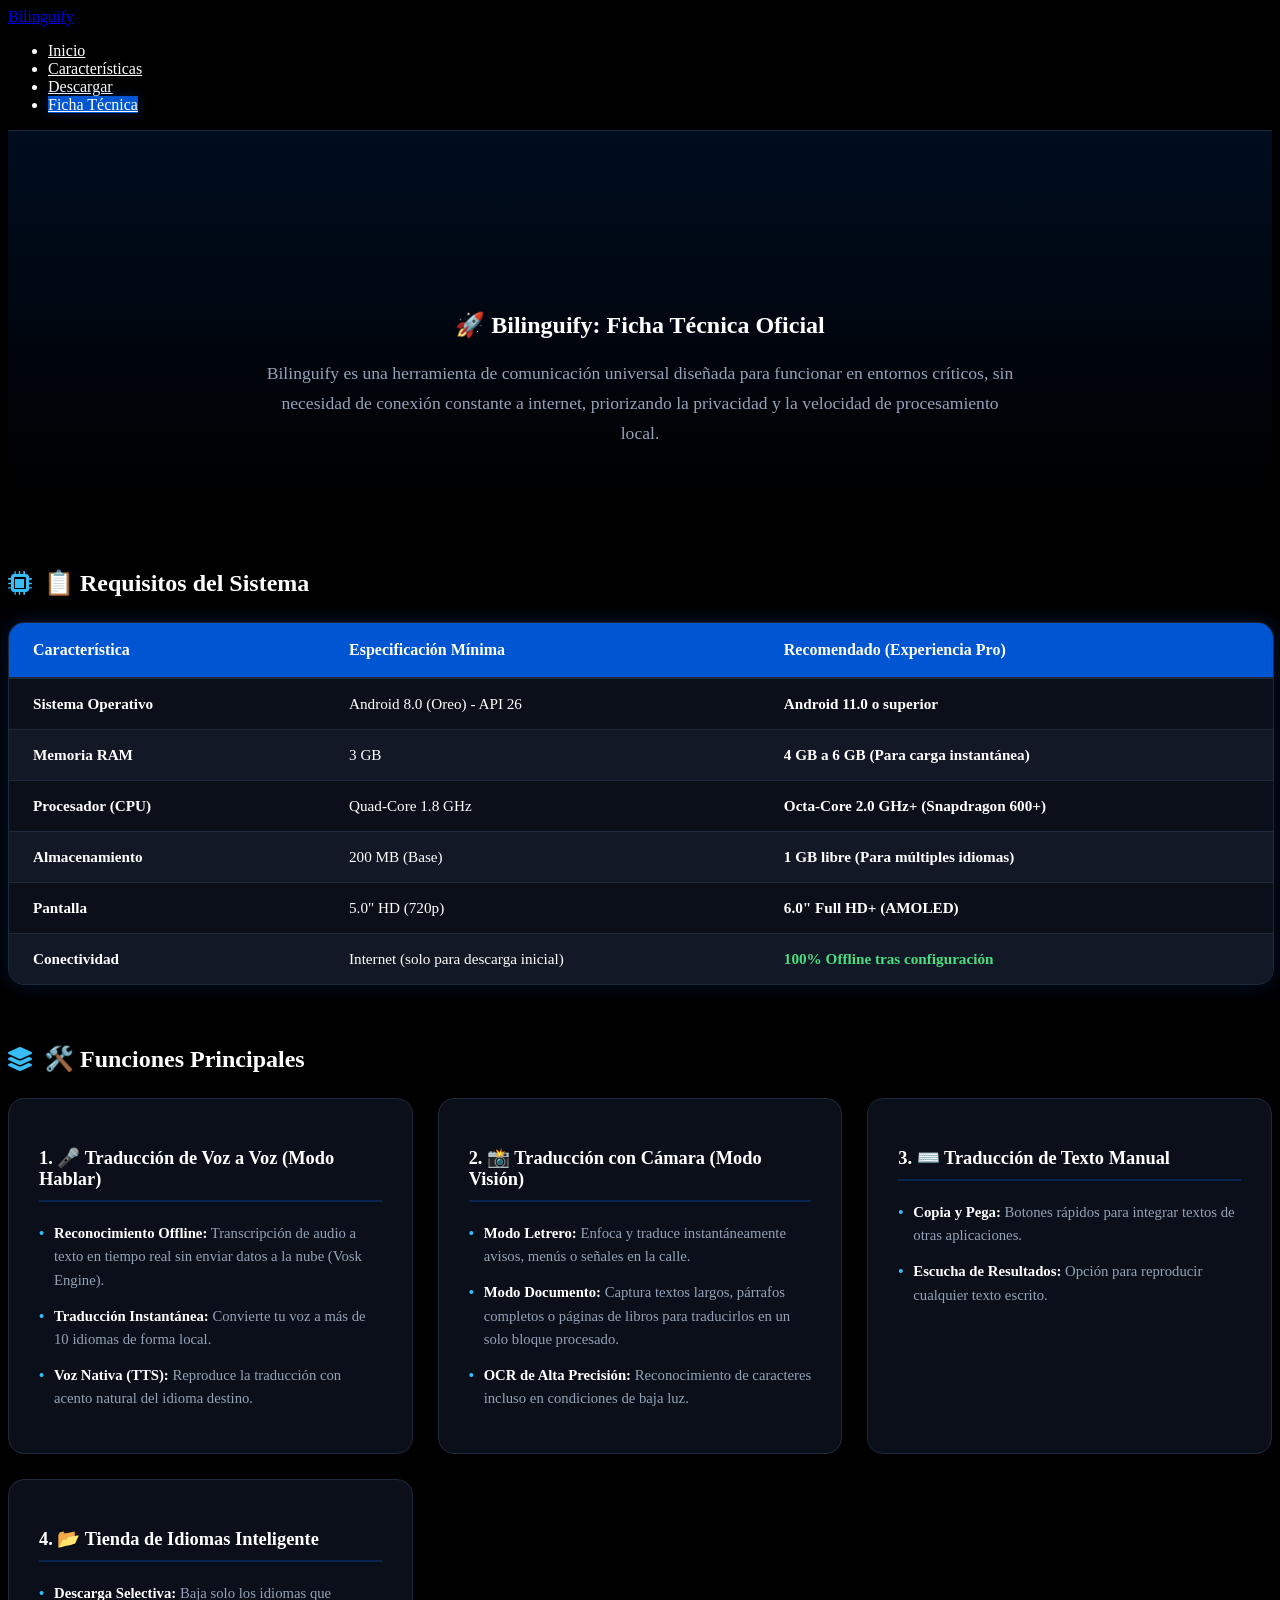
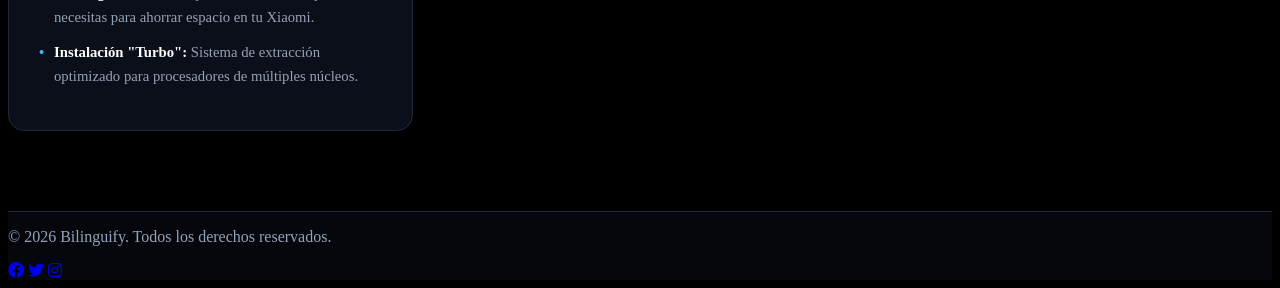
==== ficha-tecnica.html @ 404af728 "Add files via upload" ====
<!DOCTYPE html>
<html lang="es">
<head>
    <meta charset="UTF-8">
    <meta name="viewport" content="width=device-width, initial-scale=1.0">
    <title>Bilinguify - Ficha Técnica Oficial</title>
    
    <link rel="icon" href="imagenes/logo.png" type="image/png">
    <link rel="apple-touch-icon" href="imagenes/logo.png">

    <!-- Fuentes e Íconos -->
    <link href="https://fonts.googleapis.com/css2?family=Poppins:wght@300;400;600;700&display=swap" rel="stylesheet">
    <link rel="stylesheet" href="https://cdnjs.cloudflare.com/ajax/libs/font-awesome/6.0.0/css/all.min.css">
    
    <!-- Animaciones AOS -->
    <link href="https://unpkg.com/aos@2.3.1/dist/aos.css" rel="stylesheet">
    
    <!-- Tu archivo de estilos principal -->
    <link rel="stylesheet" href="style.css">

    <!-- Correcciones de color óptimas para Fondo Negro -->
    <style>
        :root {
            --primary-color: #0056d2;
            --primary-glow: rgba(0, 86, 210, 0.3);
            --bg-dark: #000000;
            --surface-dark: #0b0f19; /* Gris azulado muy oscuro para tarjetas y tablas */
            --surface-dark-alt: #121826; /* Alternado de filas */
            --border-color: #1e293b;
            --text-light: #ffffff;
            --text-muted: #94a3b8;
        }

        body {
            background-color: var(--bg-dark);
            color: var(--text-light);
        }

        /* Modificación del Navbar en caso de heredar estilos claros */
        .navbar {
            background-color: rgba(0, 0, 0, 0.85) !important;
            backdrop-filter: blur(10px);
            border-bottom: 1px solid var(--border-color);
        }
        
        .nav-links a {
            color: var(--text-light) !important;
        }

        .tech-hero {
            padding: 160px 0 60px 0;
            /* Degradado sutil de azul oscuro a negro profundo */
            background: linear-gradient(180deg, rgba(0, 86, 210, 0.15) 0%, rgba(0,0,0,0) 100%);
            text-align: center;
        }

        .tech-hero .section-title {
            color: var(--text-light);
        }

        .tech-hero p {
            max-width: 750px;
            margin: 20px auto 0 auto;
            font-size: 1.1rem;
            line-height: 1.7;
            color: var(--text-muted);
        }

        .tech-section {
            padding: 40px 0 80px 0;
        }

        .tech-subtitle {
            font-size: 1.5rem;
            color: var(--text-light);
            margin-bottom: 25px;
            display: flex;
            align-items: center;
            gap: 12px;
            font-weight: 600;
        }

        /* Estilos de la Tabla de Requisitos (Modo Oscuro) */
        .table-responsive {
            width: 100%;
            overflow-x: auto;
            background: var(--surface-dark);
            border-radius: 16px;
            box-shadow: 0 10px 40px rgba(0, 0, 0, 0.5), 0 0 20px var(--primary-glow);
            border: 1px solid var(--border-color);
            margin-bottom: 60px;
        }

        .tech-table {
            width: 100%;
            border-collapse: collapse;
            text-align: left;
            min-width: 650px;
        }

        .tech-table th {
            background-color: var(--primary-color);
            color: #ffffff;
            padding: 18px 24px;
            font-weight: 600;
            font-size: 1rem;
            border-bottom: 2px solid var(--border-color);
        }

        .tech-table td {
            padding: 16px 24px;
            border-bottom: 1px solid var(--border-color);
            font-size: 0.95rem;
            color: var(--text-light);
        }

        .tech-table tr:last-child td {
            border-bottom: none;
        }

        .tech-table tr:nth-child(even) {
            background-color: var(--surface-dark-alt);
        }

        .tech-table tr:hover {
            background-color: rgba(0, 86, 210, 0.08);
        }

        .tech-label {
            font-weight: 600;
            color: #38bdf8; /* Azul claro/celeste para mejorar legibilidad de etiquetas en fondo negro */
            width: 25%;
        }

        .tech-recommended {
            font-weight: 600;
            color: #e2e8f0;
        }

        /* Ajustes para las Tarjetas de Funciones (Modo Oscuro) */
        .tech-features-grid {
            display: grid;
            grid-template-columns: repeat(auto-fit, minmax(300px, 1fr));
            gap: 25px;
        }

        .tech-card {
            background: var(--surface-dark);
            border: 1px solid var(--border-color);
            border-radius: 16px;
            padding: 30px;
            box-shadow: 0 4px 20px rgba(0, 0, 0, 0.4);
            transition: transform 0.3s ease, box-shadow 0.3s ease, border-color 0.3s ease;
        }

        .tech-card:hover {
            transform: translateY(-5px);
            border-color: var(--primary-color);
            box-shadow: 0 12px 30px rgba(0, 0, 0, 0.6), 0 0 15px var(--primary-glow);
        }

        .tech-card h3 {
            font-size: 1.15rem;
            color: var(--text-light);
            margin-bottom: 20px;
            font-weight: 600;
            border-bottom: 2px solid rgba(0, 86, 210, 0.3);
            padding-bottom: 10px;
        }

        .tech-card ul {
            list-style: none;
            padding: 0;
            margin: 0;
        }

        .tech-card li {
            font-size: 0.92rem;
            line-height: 1.6;
            margin-bottom: 12px;
            color: var(--text-muted);
            position: relative;
            padding-left: 15px;
        }

        .tech-card li::before {
            content: "•";
            color: #38bdf8;
            font-weight: bold;
            position: absolute;
            left: 0;
        }

        .tech-card li strong {
            color: var(--text-light);
        }

        /* Clase Active para el botón del Header */
        .nav-links .btn-small.active {
            background-color: var(--primary-color) !important;
            color: #ffffff !important;
            border-color: var(--primary-color) !important;
            box-shadow: 0 0 12px var(--primary-glow);
        }

        /* Ajuste de Footer */
        .footer {
            background-color: #05070c !important;
            border-top: 1px solid var(--border-color);
            color: var(--text-muted) !important;
        }

        @media (max-width: 768px) {
            .tech-hero {
                padding: 120px 0 40px 0;
            }
            .tech-card {
                padding: 20px;
            }
        }
    </style>
</head>
<body>

    <!-- HEADER CONFIGURADO PARA NAVEGACIÓN INTERNA -->
    <header class="navbar">
        <div class="container">
            <a href="index.html" class="logo">Bilingui<span class="accent">fy</span></a>
            <nav>
                <ul class="nav-links">
                    <li><a href="index.html">Inicio</a></li>
                    <li><a href="index.html#funciones">Características</a></li>
                    <li><a href="index.html#descarga" class="btn-small">Descargar</a></li>
                    <li><a href="ficha-tecnica.html" class="btn-small active">Ficha Técnica</a></li>
                </ul>
            </nav>
            <div class="menu-toggle" id="mobile-menu">
                <span class="bar"></span>
                <span class="bar"></span>
                <span class="bar"></span>
            </div>
        </div>
    </header>

    <!-- INTRODUCCIÓN DE LA FICHA TÉCNICA -->
    <section class="tech-hero">
        <div class="container">
            <h1 class="section-title" data-aos="fade-up">🚀 Bilinguify: Ficha Técnica Oficial</h1>
            <p data-aos="fade-up" data-aos-delay="100">
                Bilinguify es una herramienta de comunicación universal diseñada para funcionar en entornos críticos, sin necesidad de conexión constante a internet, priorizando la privacidad y la velocidad de procesamiento local.
            </p>
        </div>
    </section>

    <!-- CONTENIDO TÉCNICO ESPECÍFICO -->
    <section class="tech-section">
        <div class="container">
            
            <!-- SUBSECCIÓN: REQUISITOS -->
            <h2 class="tech-subtitle" data-aos="fade-up"><i class="fas fa-microchip" style="color: #38bdf8;"></i>📋 Requisitos del Sistema</h2>
            
            <div class="table-responsive" data-aos="fade-up" data-aos-delay="100">
                <table class="tech-table">
                    <thead>
                        <tr>
                            <th>Característica</th>
                            <th>Especificación Mínima</th>
                            <th>Recomendado (Experiencia Pro)</th>
                        </tr>
                    </thead>
                    <tbody>
                        <tr>
                            <td class="tech-label">Sistema Operativo</td>
                            <td>Android 8.0 (Oreo) - API 26</td>
                            <td class="tech-recommended">Android 11.0 o superior</td>
                        </tr>
                        <tr>
                            <td class="tech-label">Memoria RAM</td>
                            <td>3 GB</td>
                            <td class="tech-recommended">4 GB a 6 GB (Para carga instantánea)</td>
                        </tr>
                        <tr>
                            <td class="tech-label">Procesador (CPU)</td>
                            <td>Quad-Core 1.8 GHz</td>
                            <td class="tech-recommended">Octa-Core 2.0 GHz+ (Snapdragon 600+)</td>
                        </tr>
                        <tr>
                            <td class="tech-label">Almacenamiento</td>
                            <td>200 MB (Base)</td>
                            <td class="tech-recommended">1 GB libre (Para múltiples idiomas)</td>
                        </tr>
                        <tr>
                            <td class="tech-label">Pantalla</td>
                            <td>5.0" HD (720p)</td>
                            <td class="tech-recommended">6.0" Full HD+ (AMOLED)</td>
                        </tr>
                        <tr>
                            <td class="tech-label">Conectividad</td>
                            <td>Internet (solo para descarga inicial)</td>
                            <td class="tech-recommended" style="color: #4ade80;">100% Offline tras configuración</td>
                        </tr>
                    </tbody>
                </table>
            </div>

            <!-- SUBSECCIÓN: FUNCIONES -->
            <h2 class="tech-subtitle" data-aos="fade-up"><i class="fas fa-layer-group" style="color: #38bdf8;"></i>🛠️ Funciones Principales</h2>
            
            <div class="tech-features-grid">
                
                <!-- Tarjeta 1 -->
                <div class="tech-card" data-aos="fade-up" data-aos-delay="100">
                    <h3>1. 🎤 Traducción de Voz a Voz (Modo Hablar)</h3>
                    <ul>
                        <li><strong>Reconocimiento Offline:</strong> Transcripción de audio a texto en tiempo real sin enviar datos a la nube (Vosk Engine).</li>
                        <li><strong>Traducción Instantánea:</strong> Convierte tu voz a más de 10 idiomas de forma local.</li>
                        <li><strong>Voz Nativa (TTS):</strong> Reproduce la traducción con acento natural del idioma destino.</li>
                    </ul>
                </div>

                <!-- Tarjeta 2 -->
                <div class="tech-card" data-aos="fade-up" data-aos-delay="200">
                    <h3>2. 📸 Traducción con Cámara (Modo Visión)</h3>
                    <ul>
                        <li><strong>Modo Letrero:</strong> Enfoca y traduce instantáneamente avisos, menús o señales en la calle.</li>
                        <li><strong>Modo Documento:</strong> Captura textos largos, párrafos completos o páginas de libros para traducirlos en un solo bloque procesado.</li>
                        <li><strong>OCR de Alta Precisión:</strong> Reconocimiento de caracteres incluso en condiciones de baja luz.</li>
                    </ul>
                </div>

                <!-- Tarjeta 3 -->
                <div class="tech-card" data-aos="fade-up" data-aos-delay="300">
                    <h3>3. ⌨️ Traducción de Texto Manual</h3>
                    <ul>
                        <li><strong>Copia y Pega:</strong> Botones rápidos para integrar textos de otras aplicaciones.</li>
                        <li><strong>Escucha de Resultados:</strong> Opción para reproducir cualquier texto escrito.</li>
                    </ul>
                </div>

                <!-- Tarjeta 4 -->
                <div class="tech-card" data-aos="fade-up" data-aos-delay="400">
                    <h3>4. 📂 Tienda de Idiomas Inteligente</h3>
                    <ul>
                        <li><strong>Descarga Selectiva:</strong> Baja solo los idiomas que necesitas para ahorrar espacio en tu Xiaomi.</li>
                        <li><strong>Instalación "Turbo":</strong> Sistema de extracción optimizado para procesadores de múltiples núcleos.</li>
                    </ul>
                </div>

            </div>

        </div>
    </section>

    <!-- PIE DE PÁGINA -->
    <footer class="footer">
        <div class="container">
            <p>&copy; 2026 Bilinguify. Todos los derechos reservados.</p>
            <div class="social-links">
                <a href="#"><i class="fab fa-facebook"></i></a>
                <a href="#"><i class="fab fa-twitter"></i></a>
                <a href="#"><i class="fab fa-instagram"></i></a>
            </div>
        </div>
    </footer>

    <!-- SCRIPTS -->
    <script src="https://unpkg.com/aos@2.3.1/dist/aos.js"></script>
    <script src="script.js"></script>
    <script>
        // Inicialización de las animaciones al hacer scroll
        AOS.init({
            duration: 800,
            once: true
        });

        // Script para asegurar el funcionamiento del menú móvil en esta subpágina
        const mobileMenu = document.getElementById('mobile-menu');
        const navLinks = document.querySelector('.nav-links');

        if(mobileMenu) {
            mobileMenu.addEventListener('click', () => {
                mobileMenu.classList.toggle('active');
                navLinks.classList.toggle('active');
            });
        }
    </script>
</body>
</html>
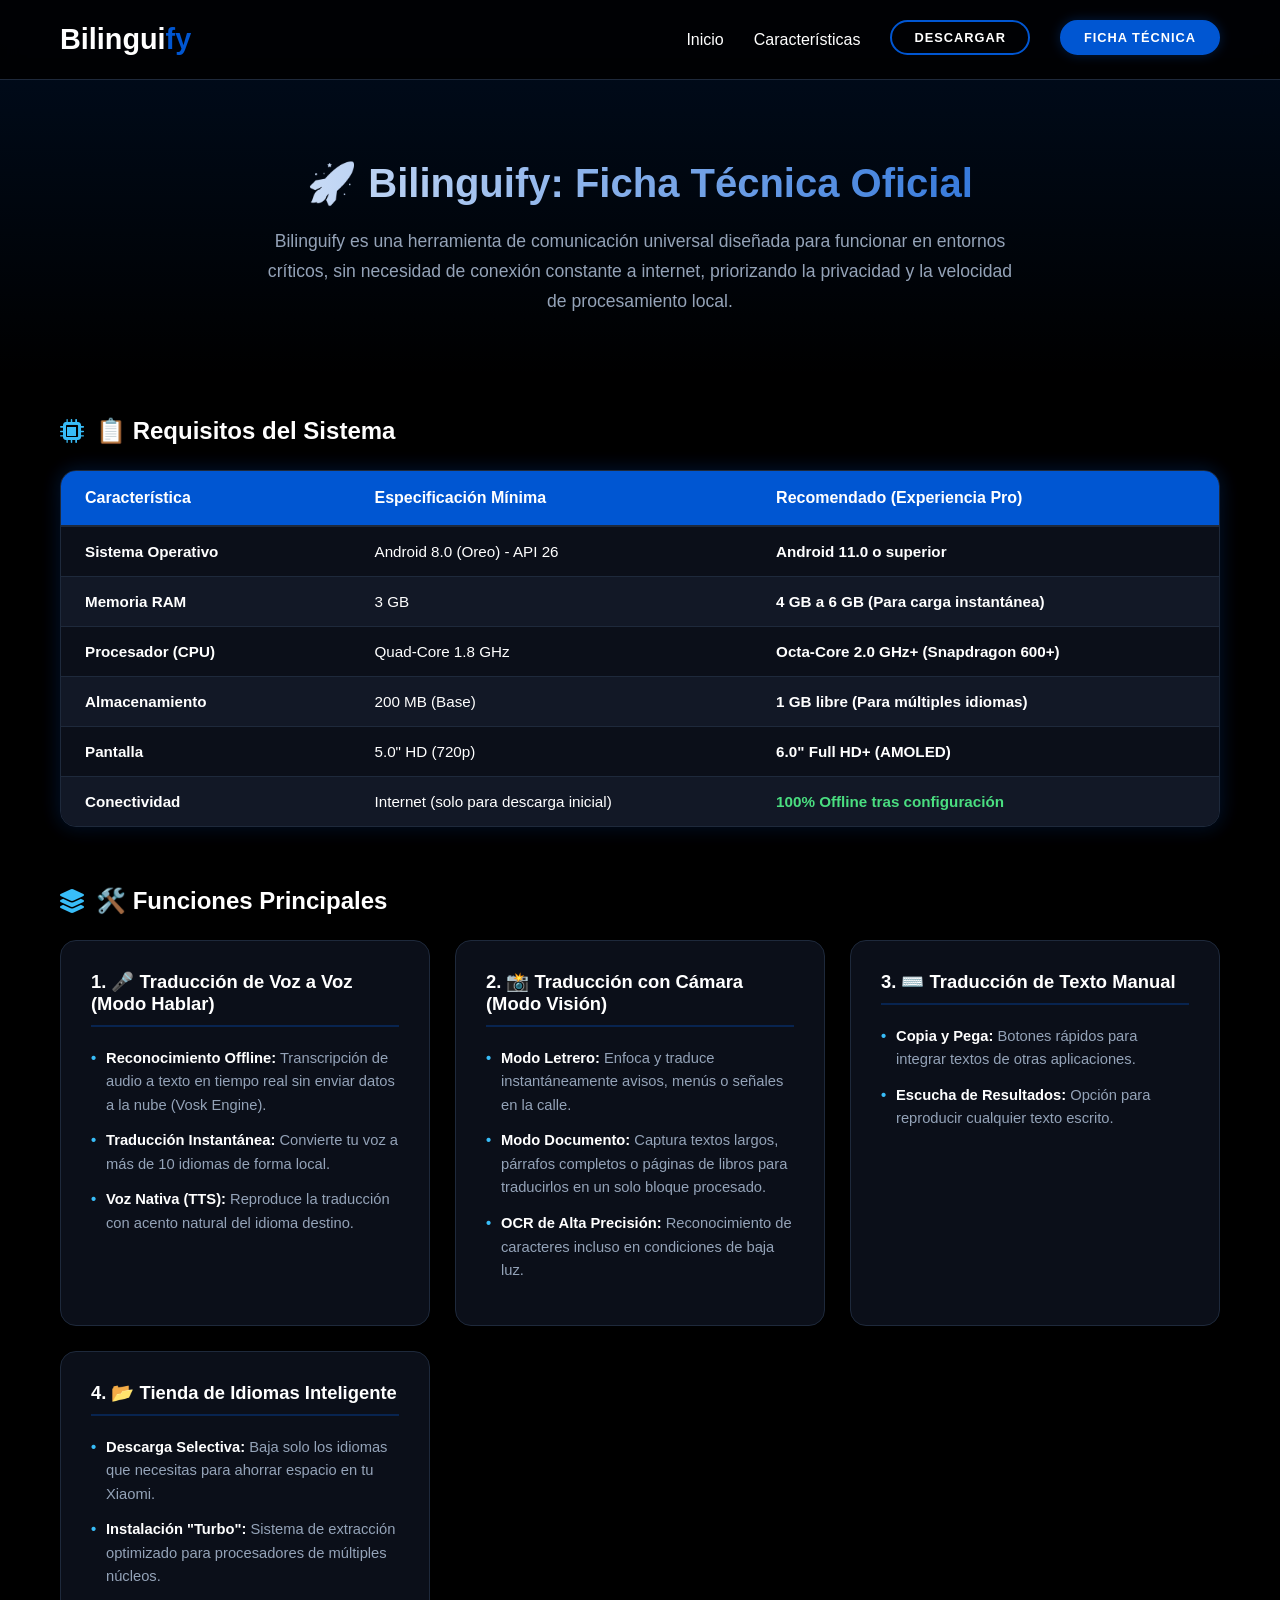
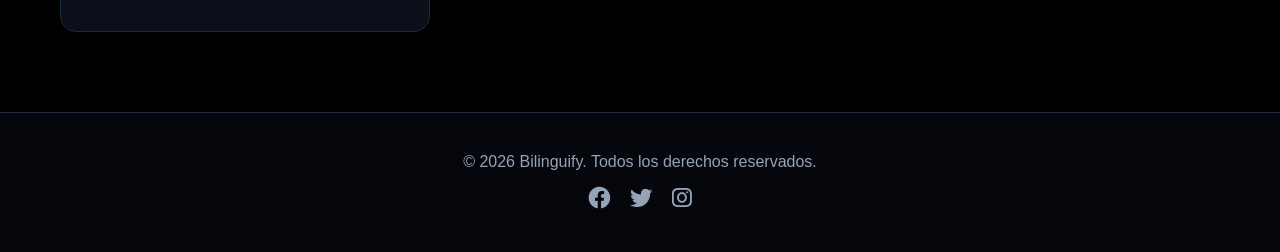
==== commit 6cafb717: "Fix mobile menu script for better functionality Corrected mobile menu script for consistency with gl" ====
--- a/ficha-tecnica.html
+++ b/ficha-tecnica.html
@@ -372,17 +372,16 @@
             duration: 800,
             once: true
         });
-
-        // Script para asegurar el funcionamiento del menú móvil en esta subpágina
-        const mobileMenu = document.getElementById('mobile-menu');
-        const navLinks = document.querySelector('.nav-links');
-
-        if(mobileMenu) {
-            mobileMenu.addEventListener('click', () => {
-                mobileMenu.classList.toggle('active');
-                navLinks.classList.toggle('active');
-            });
-        }
+// Script corregido para asegurar consistencia con el CSS global
+const mobileMenu = document.getElementById('mobile-menu');
+const navLinks = document.querySelector('.nav-links');
+
+if(mobileMenu && navLinks) {
+    mobileMenu.addEventListener('click', () => {
+        mobileMenu.classList.toggle('toggle');      // Activa la animación X de las barras
+        navLinks.classList.toggle('nav-active');    // Desplaza el menú desde la derecha
+    });
+}
     </script>
 </body>
-</html>+</html>
--- a/style.css
+++ b/style.css
@@ -0,0 +1,416 @@
+/* =========================================
+   VARIABLES CON LA PALETA DE TU APP
+   ========================================= */
+:root {
+    --app-blue: #0056d2;        /* El azul vibrante de tu cabecera y botón principal */
+    --app-green: #0da164;       /* El verde neón del indicador activo de tu menú */
+    --app-lavender: #f1edfa;    /* El fondo lavanda/lila de las tarjetas de idioma */
+    
+    --bg-dark: #0a0e17;         /* Fondo oscuro elegante de la web para contraste */
+    --bg-card: #161c2a;         /* Color de tarjetas */
+    --text-main: #ffffff;       /* Texto principal claro */
+    --text-muted: #a0aab5;      /* Texto secundario */
+    
+    --font-main: 'Poppins', sans-serif;
+    --transition: all 0.3s ease;
+}
+
+* {
+    margin: 0;
+    padding: 0;
+    box-sizing: border-box;
+}
+
+html {
+    scroll-behavior: smooth;
+    font-family: var(--font-main);
+    color: var(--text-main);
+    background-color: var(--bg-dark);
+    overflow-x: hidden;
+}
+
+.container {
+    max-width: 1200px;
+    margin: 0 auto;
+    padding: 0 20px;
+}
+
+a { text-decoration: none; color: inherit; transition: var(--transition); }
+ul { list-style: none; }
+img { max-width: 100%; height: auto; }
+
+/* Títulos con degradado usando tu color azul corporativo */
+.section-title {
+    text-align: center;
+    font-size: 2.5rem;
+    font-weight: 700;
+    margin-bottom: 10px;
+    background: linear-gradient(to right, #fff, var(--app-blue));
+    -webkit-background-clip: text;
+    -webkit-text-fill-color: transparent;
+}
+
+.section-subtitle {
+    text-align: center;
+    color: var(--text-muted);
+    margin-bottom: 60px;
+    font-size: 1.1rem;
+}
+
+/* =========================================
+   BOTONES Y ELEMENTOS INTERACTIVOS
+   ========================================= */
+.btn-primary, .btn-secondary, .btn-small, .btn-store {
+    display: inline-block;
+    padding: 14px 32px;
+    border-radius: 50px;
+    font-weight: 600;
+    text-transform: uppercase;
+    font-size: 0.9rem;
+    letter-spacing: 1px;
+    cursor: pointer;
+    position: relative;
+    overflow: hidden;
+}
+
+.btn-primary {
+    background: var(--app-blue);
+    color: #fff;
+    box-shadow: 0 4px 20px rgba(0, 86, 210, 0.4);
+    border: none;
+}
+
+.btn-primary:hover {
+    box-shadow: 0 6px 25px rgba(0, 86, 210, 0.6);
+    transform: translateY(-3px);
+}
+
+.btn-secondary {
+    background: transparent;
+    border: 2px solid var(--app-green);
+    color: var(--app-green);
+}
+
+.btn-secondary:hover {
+    background: rgba(13, 161, 100, 0.1);
+    transform: translateY(-2px);
+}
+
+.btn-small {
+    padding: 8px 22px;
+    border: 2px solid var(--app-blue);
+    font-size: 0.8rem;
+}
+.btn-small:hover { background-color: var(--app-blue); color: #fff; }
+
+/* Animación de flotado suave para simular la app en mano */
+@keyframes floating {
+    0% { transform: translateY(0px) rotate(0deg); }
+    50% { transform: translateY(-15px) rotate(1deg); }
+    100% { transform: translateY(0px) rotate(0deg); }
+}
+.floating { animation: floating 5s ease-in-out infinite; }
+
+.app-mockup {
+    border-radius: 40px;
+    box-shadow: 0 20px 40px rgba(0, 86, 210, 0.25);
+    max-height: 550px;
+    border: 6px solid #1f2937;
+}
+
+/* Efecto Onda en botones */
+.ripple { position: relative; overflow: hidden; }
+.ripple-effect {
+    position: absolute;
+    border-radius: 50%;
+    background: rgba(255, 255, 255, 0.4);
+    transform: scale(0);
+    animation: ripple-animation 0.6s linear;
+    pointer-events: none;
+}
+@keyframes ripple-animation {
+    to { transform: scale(4); opacity: 0; }
+}
+
+/* =========================================
+   NAVBAR
+   ========================================= */
+.navbar {
+    position: fixed;
+    top: 0; width: 100%; height: 80px;
+    display: flex; align-items: center; z-index: 1000;
+    transition: var(--transition);
+}
+
+.navbar.scrolled {
+    background-color: rgba(10, 14, 23, 0.95);
+    height: 70px;
+    border-bottom: 1px solid rgba(0, 86, 210, 0.2);
+}
+
+.navbar .container { display: flex; justify-content: space-between; align-items: center; width: 100%; }
+.logo { font-size: 1.8rem; font-weight: 700; color: #fff; }
+.logo .accent { color: var(--app-blue); }
+
+.nav-links { display: flex; gap: 30px; align-items: center; }
+.nav-links a:not(.btn-small):hover { color: var(--app-green); }
+
+.menu-toggle { display: none; cursor: pointer; }
+.bar { display: block; width: 25px; height: 3px; margin: 5px auto; background-color: #fff; transition: var(--transition); }
+
+/* =========================================
+   HERO SECTION & PARALLAX
+   ========================================= */
+.hero-section {
+    position: relative;
+    height: 100vh;
+    display: flex;
+    align-items: center;
+    overflow: hidden;
+}
+
+.parallax-bg {
+    position: absolute;
+    top: 0; left: 0; width: 100%; height: 130%;
+    background-image: url('https://images.unsplash.com/photo-1543269865-cbf427effbad?q=80&w=2070');
+    background-size: cover;
+    background-position: center;
+    z-index: -2;
+}
+
+.hero-section::after {
+    content: ''; position: absolute;
+    top: 0; left: 0; width: 100%; height: 100%;
+    background: linear-gradient(to bottom, rgba(10,14,23,0.85), var(--bg-dark));
+    z-index: -1;
+}
+
+.hero-content { display: grid; grid-template-columns: 1.2fr 0.8fr; align-items: center; gap: 50px; padding-top: 80px; }
+.hero-text h1 { font-size: 3.8rem; line-height: 1.15; margin-bottom: 25px; font-weight: 700; }
+.hero-text p { color: var(--text-muted); font-size: 1.2rem; margin-bottom: 40px; line-height: 1.6; }
+.hero-btns { display: flex; gap: 20px; }
+
+/* =========================================
+   FEATURES (TARJETAS CON TOQUE LAVANDA)
+   ========================================= */
+.features-section { padding: 100px 0; }
+.features-grid { display: grid; grid-template-columns: repeat(auto-fit, minmax(300px, 1fr)); gap: 30px; }
+
+.feature-card {
+    background-color: var(--bg-card);
+    padding: 40px;
+    border-radius: 24px;
+    transition: var(--transition);
+    border: 1px solid rgba(241, 237, 250, 0.05);
+    text-align: center;
+}
+
+.feature-card:hover {
+    transform: translateY(-10px);
+    border-color: var(--app-blue);
+    box-shadow: 0 15px 35px rgba(0, 86, 210, 0.15);
+}
+
+.icon-box {
+    font-size: 2.8rem;
+    color: var(--app-green); /* Verde neón llamativo para iconos */
+    margin-bottom: 20px;
+}
+
+.feature-card h3 { margin-bottom: 15px; font-size: 1.4rem; color: var(--app-lavender); }
+.feature-card p { color: var(--text-muted); line-height: 1.6; }
+
+/* =========================================
+   CARRUSEL DE INTERFAZ
+   ========================================= */
+.screenshot-section { position: relative; padding: 100px 0; }
+.parallax-bg-2 {
+    position: absolute; top: -10%; left: 0; width: 100%; height: 130%;
+    background-image: url('https://images.unsplash.com/photo-1522199755839-a2bacb67c546?q=80&w=2070');
+    background-size: cover; z-index: -2; opacity: 0.08;
+}
+
+.slider-container {
+    position: relative; max-width: 850px; margin: 0 auto;
+    overflow: hidden; border-radius: 20px;
+    box-shadow: 0 25px 60px rgba(0,0,0,0.6);
+    border: 3px solid rgba(0, 86, 210, 0.3);
+}
+
+.slider { display: flex; transition: transform 0.5s ease-in-out; }
+.slide { min-width: 100%; position: relative; }
+.slide img { width: 100%; display: block; }
+.slide-caption {
+    position: absolute; bottom: 0; left: 0; width: 100%; padding: 25px;
+    background: linear-gradient(to top, rgba(10,14,23,0.95), transparent);
+    color: #fff; text-align: center; font-size: 1.05rem;
+}
+
+.prev, .next {
+    position: absolute; top: 50%; transform: translateY(-50%);
+    background-color: rgba(0, 86, 210, 0.4); color: #fff;
+    border: none; padding: 16px; cursor: pointer; border-radius: 50%;
+    font-size: 1.2rem; z-index: 10; transition: var(--transition);
+}
+.prev:hover, .next:hover { background-color: var(--app-blue); }
+.prev { left: 20px; } .next { right: 20px; }
+
+/* =========================================
+   VIDEO SECTION
+   ========================================= */
+.video-section { padding: 100px 0; background-color: var(--bg-card); }
+.video-content-wrapper { display: grid; grid-template-columns: 1fr 1.3fr; gap: 50px; align-items: center; }
+.video-text h2 { font-size: 2.6rem; margin-bottom: 20px; font-weight: 700; }
+.video-text p { color: var(--text-muted); line-height: 1.8; }
+
+.video-player-container {
+    position: relative; padding-bottom: 56.25%; height: 0;
+    border-radius: 20px; overflow: hidden;
+    box-shadow: 0 15px 40px rgba(0,0,0,0.4);
+    border: 3px solid rgba(0, 86, 210, 0.2);
+}
+.video-player-container video { position: absolute; top: 0; left: 0; width: 100%; height: 100%; object-fit: cover; }
+
+/* =========================================
+   DOWNLOAD / CTA
+   ========================================= */
+.download-section { padding: 120px 0; background: linear-gradient(135deg, #0a0e17 0%, #152238 100%); }
+.download-section h2 { font-size: 3rem; margin-bottom: 20px; }
+.download-section p { color: var(--text-muted); font-size: 1.2rem; margin-bottom: 50px; }
+.download-btns { display: flex; gap: 20px; justify-content: center; }
+
+.btn-store {
+    background-color: #000; color: #fff; border: 1px solid rgba(255,255,255,0.1);
+    display: flex; align-items: center; gap: 15px; padding: 16px 32px;
+}
+.btn-store i { font-size: 1.8rem; color: var(--app-blue); }
+.btn-store span { font-size: 1rem; text-transform: none; display: block; text-align: left;}
+.btn-store:hover { border-color: var(--app-green); transform: scale(1.03); }
+
+/* =========================================
+   FOOTER & RESPONSIVE
+   ========================================= */
+.footer { padding: 40px 0; background-color: #05070b; text-align: center; border-top: 1px solid rgba(255,255,255,0.05); }
+.footer p { color: var(--text-muted); margin-bottom: 15px; }
+.social-links { display: flex; gap: 20px; justify-content: center; }
+.social-links a { font-size: 1.4rem; color: var(--text-muted); }
+.social-links a:hover { color: var(--app-green); }
+
+@media (max-width: 992px) {
+    .hero-content, .video-content-wrapper { grid-template-columns: 1fr; text-align: center; }
+    .hero-text h1 { font-size: 2.8rem; }
+    .hero-btns, .download-btns { justify-content: center; flex-wrap: wrap; }
+    .hero-image { order: -1; } /* Muestra la app arriba en móviles */
+    .app-mockup { max-height: 450px; }
+}
+
+@media (max-width: 768px) {
+    .nav-links {
+        position: absolute; right: 0; height: 92vh; top: 80px;
+        background-color: var(--bg-dark); display: flex; flex-direction: column;
+        width: 60%; transform: translateX(100%); transition: transform 0.4s ease;
+        padding-top: 60px; border-left: 1px solid rgba(0, 86, 210, 0.2);
+    }
+    .menu-toggle { display: block; }
+    .nav-active { transform: translateX(0); }
+    .toggle .bar:nth-child(1) { transform: rotate(-45deg) translate(-5px, 6px); }
+    .toggle .bar:nth-child(2) { opacity: 0; }
+    .toggle .bar:nth-child(3) { transform: rotate(45deg) translate(-5px, -6px); }
+}
+
+/* ==========================================================================
+   OPTIMIZACIÓN MÓVIL PROFESIONAL (COMPLETAMENTE ADAPTADO PARA CELULARES)
+   ========================================================================== */
+
+/* Clases de Control de Visibilidad Condicional */
+@media (min-width: 769px) {
+    .only-mobile { display: none !important; }
+}
+
+@media (max-width: 768px) {
+    .only-desktop { display: none !important; }
+    
+    /* Navbar móvil mejorada con efecto Blur Premium */
+    .navbar {
+        height: 70px !important;
+        background-color: rgba(10, 14, 23, 0.92) !important;
+        backdrop-filter: blur(12px);
+        -webkit-backdrop-filter: blur(12px);
+    }
+
+    .nav-links {
+        position: fixed;
+        right: 0;
+        top: 70px;
+        height: calc(100vh - 70px);
+        background-color: rgba(10, 14, 23, 0.98);
+        display: flex;
+        flex-direction: column;
+        width: 75%; /* Ajuste de ancho para mejor ergonomía */
+        transform: translateX(100%);
+        transition: transform 0.35s cubic-bezier(0.4, 0, 0.2, 1);
+        padding: 40px 20px;
+        gap: 25px;
+        border-left: 1px solid rgba(0, 86, 210, 0.2);
+    }
+    
+    /* Clase activa para desplegar el menú */
+    .nav-links.nav-active, .nav-links.active { 
+        transform: translateX(0) !important; 
+    }
+
+    .nav-links li { width: 100%; text-align: center; }
+    .nav-links .btn-small { display: block; width: 100%; padding: 12px; }
+
+    /* Ajuste de Hero Section en Celulares */
+    .hero-section { height: auto; padding: 120px 0 60px 0; }
+    .hero-content { 
+        grid-template-columns: 1fr; 
+        text-align: center; 
+        gap: 35px;
+    }
+    .hero-image { order: -1; } /* El logo/mockup sube para enganchar visualmente */
+    
+    .hero-text h1 { 
+        font-size: 2.3rem !important; /* Evita saltos de línea huérfanos */
+        line-height: 1.2;
+    }
+    .hero-text p { font-size: 1rem; margin-bottom: 25px; }
+    .hero-btns { flex-direction: column; gap: 15px; width: 100%; }
+    .hero-btns .btn-primary, .hero-btns .btn-secondary { width: 100%; text-align: center; }
+
+    /* Características y Grillas */
+    .features-section, .screenshot-section, .video-section, .support-section { 
+        padding: 60px 0; 
+    }
+    .section-title { font-size: 1.9rem !important; }
+    .features-grid { gap: 20px; }
+    .feature-card { padding: 30px 20px; }
+
+    /* Galería de capturas */
+    .gallery { gap: 15px; }
+    .thumb { max-width: 100% !important; width: 100%; }
+
+    /* Sección de Video Demo */
+    .video-content-wrapper { grid-template-columns: 1fr; text-align: center; gap: 25px; }
+    .video-text h2 { font-size: 1.8rem; }
+
+    /* Sección de Soporte / Donaciones (#donar) */
+    .support-wrapper {
+        grid-template-columns: 1fr !important;
+        padding: 25px 20px !important; /* Adiós al padding excesivo de 50px */
+        gap: 30px;
+    }
+    .support-content h2 { font-size: 1.6rem; text-align: center; }
+    .support-content .heart-icon { text-align: center; }
+    .emotional-text { font-size: 0.95rem; text-align: justify; }
+    .pay-card { padding: 20px; }
+    .pay-btn { width: 100%; justify-content: center; }
+}
+
+/* Ajustes finos para pantallas muy pequeñas (Ej: iPhone SE, Xiaomi pequeños) */
+@media (max-width: 480px) {
+    .hero-text h1 { font-size: 1.9rem !important; }
+    .section-title { font-size: 1.6rem !important; }
+    .btn-descarga { width: 100%; justify-content: center; }
+}
